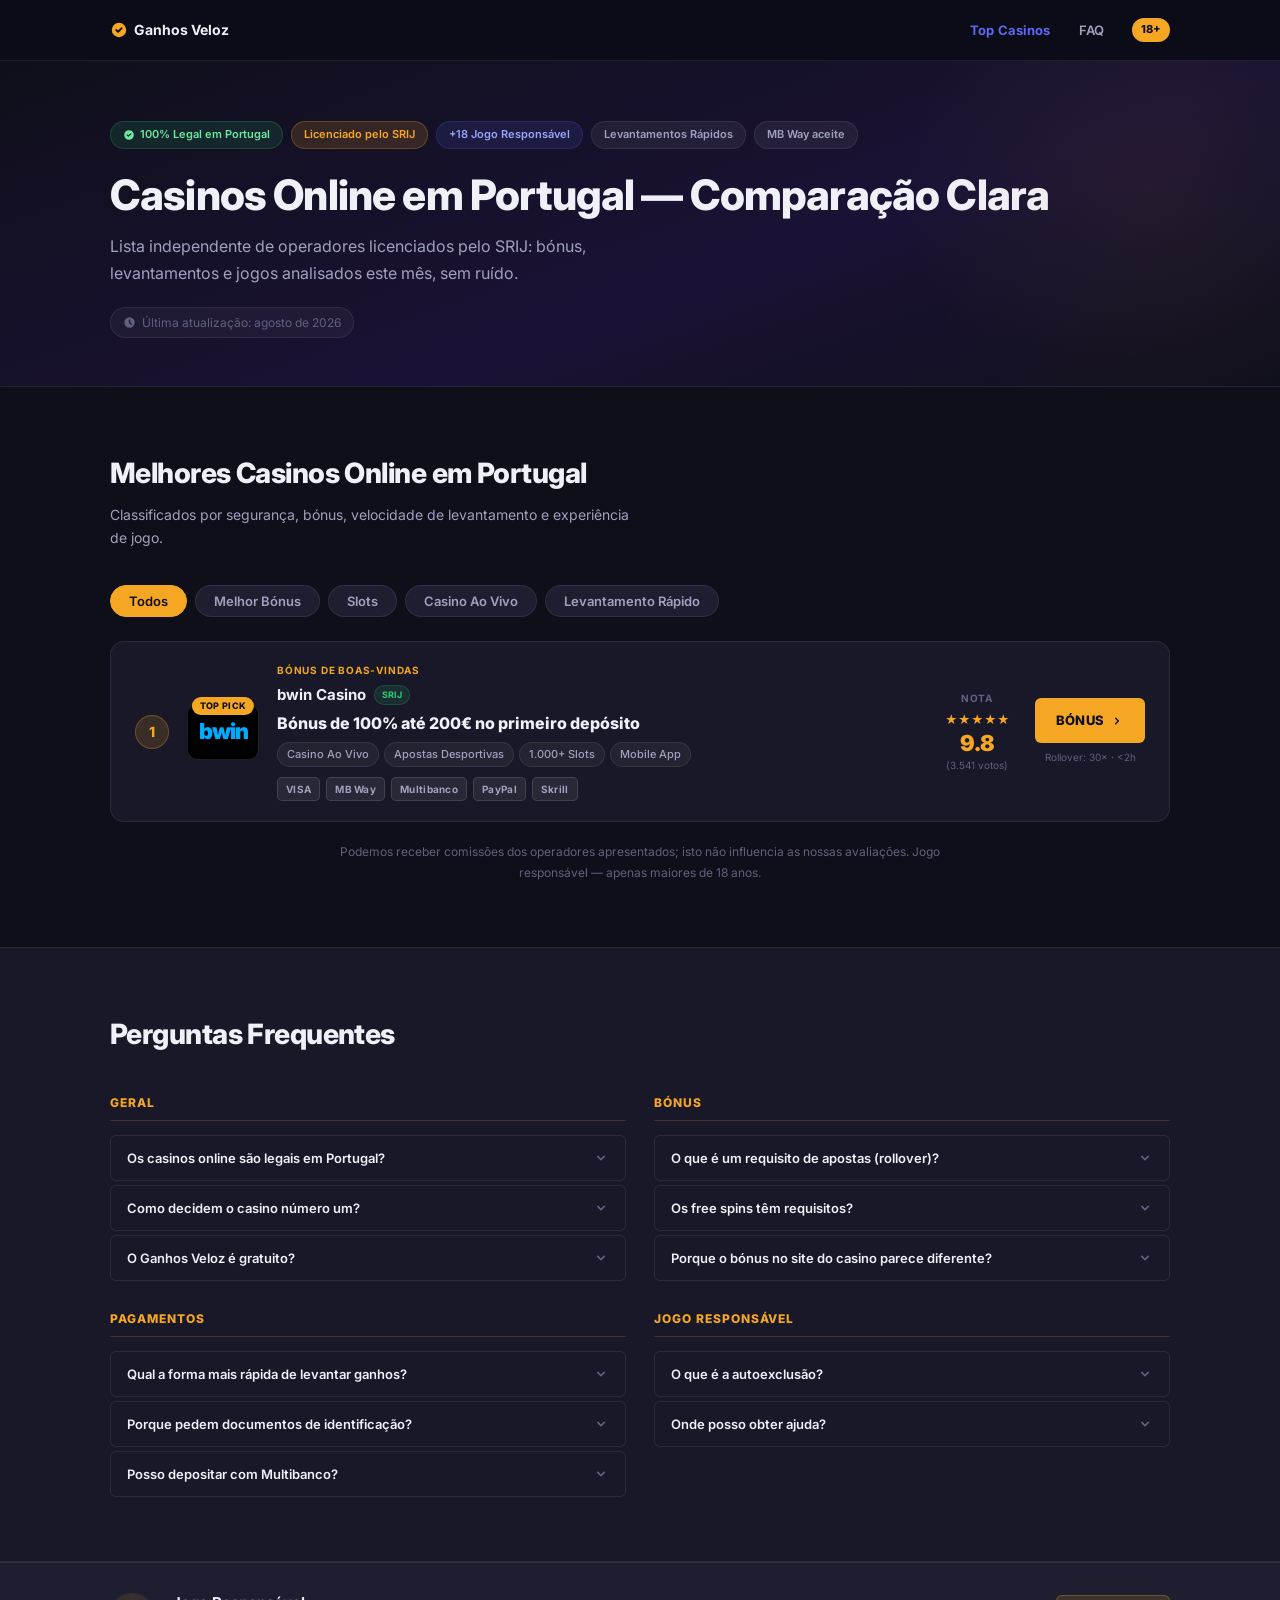
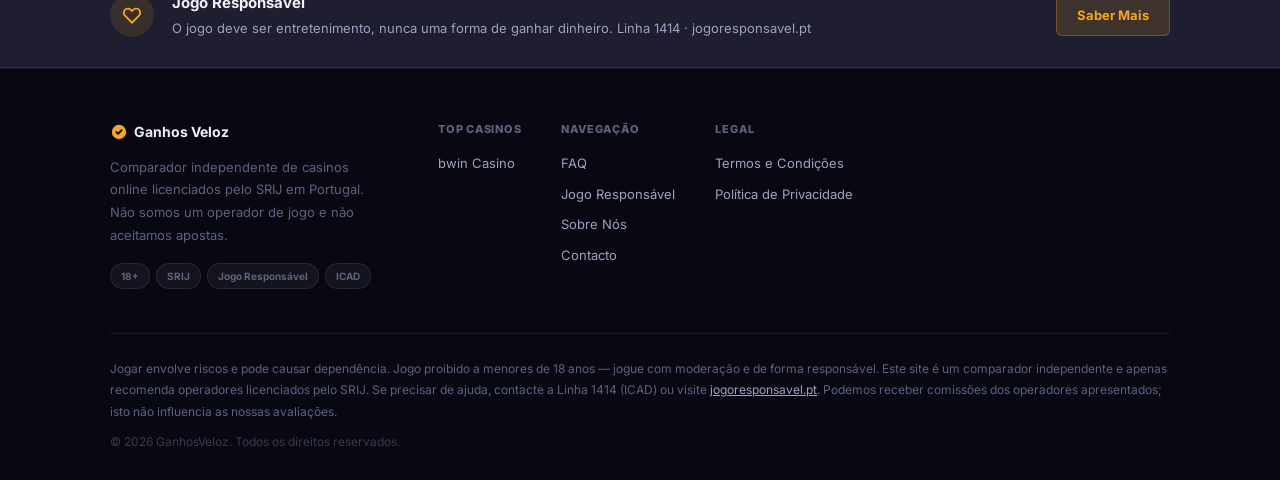
==== index.html @ d314f1c2 "first commit" ====
<!DOCTYPE html>
<html lang="pt-PT">
<head>
  <meta charset="UTF-8" />
  <meta name="viewport" content="width=device-width, initial-scale=1.0" />
  <title>Ganhos Veloz — Melhores Casinos Online em Portugal</title>
  <meta name="description" content="Comparador independente de casinos online licenciados pelo SRIJ. Bónus, levantamentos e jogos analisados este mês." />
  <link rel="stylesheet" href="styles.css" />
  <link rel="preconnect" href="https://fonts.googleapis.com" />
  <link rel="preconnect" href="https://fonts.gstatic.com" crossorigin />
  <link href="https://fonts.googleapis.com/css2?family=Inter:wght@400;500;600;700;800;900&display=swap" rel="stylesheet" />
</head>
<body>

  <!-- HEADER -->
  <header class="header" id="header">
    <div class="container">
      <div class="header-inner">
        <a href="index.html" class="logo logo-check">
          <svg viewBox="0 0 20 20" fill="currentColor"><path fill-rule="evenodd" d="M10 18a8 8 0 100-16 8 8 0 000 16zm3.707-9.293a1 1 0 00-1.414-1.414L9 10.586 7.707 9.293a1 1 0 00-1.414 1.414l2 2a1 1 0 001.414 0l4-4z" clip-rule="evenodd"/></svg>
          Ganhos Veloz
        </a>
        <nav class="nav" id="nav">
          <a href="#top-casinos">Top Casinos</a>
          <a href="#faq">FAQ</a>
          <span class="nav-badge">18+</span>
        </nav>
        <button class="hamburger" id="hamburger" aria-label="Menu" aria-expanded="false">
          <span></span><span></span><span></span>
        </button>
      </div>
    </div>
  </header>

  <!-- HERO -->
  <section class="hero">
    <div class="container">
      <div class="hero-badges">
        <span class="badge badge-green">
          <svg viewBox="0 0 20 20" fill="currentColor"><path fill-rule="evenodd" d="M10 18a8 8 0 100-16 8 8 0 000 16zm3.707-9.293a1 1 0 00-1.414-1.414L9 10.586 7.707 9.293a1 1 0 00-1.414 1.414l2 2a1 1 0 001.414 0l4-4z" clip-rule="evenodd"/></svg>
          100% Legal em Portugal
        </span>
        <span class="badge badge-orange">Licenciado pelo SRIJ</span>
        <span class="badge badge-blue">+18 Jogo Responsável</span>
        <span class="badge badge-gray">Levantamentos Rápidos</span>
        <span class="badge badge-gray">MB Way aceite</span>
      </div>
      <h1 class="hero-title">Casinos Online em Portugal — Comparação Clara</h1>
      <p class="hero-sub">Lista independente de operadores licenciados pelo SRIJ: bónus, levantamentos e jogos analisados este mês, sem ruído.</p>
      <div class="update-tag">
        <svg viewBox="0 0 20 20" fill="currentColor"><path fill-rule="evenodd" d="M10 18a8 8 0 100-16 8 8 0 000 16zm1-12a1 1 0 10-2 0v4a1 1 0 00.293.707l2.828 2.829a1 1 0 101.415-1.415L11 9.586V6z" clip-rule="evenodd"/></svg>
        Última atualização: agosto de 2026
      </div>
    </div>
  </section>

  <!-- TOP CASINOS -->
  <section class="section" id="top-casinos">
    <div class="container">
      <div class="section-header">
        <h2 class="section-title">Melhores Casinos Online em Portugal</h2>
        <p class="section-sub">Classificados por segurança, bónus, velocidade de levantamento e experiência de jogo.</p>
      </div>

      <div class="filter-bar">
        <button class="filter-btn active" data-filter="all">Todos</button>
        <button class="filter-btn" data-filter="bonus">Melhor Bónus</button>
        <button class="filter-btn" data-filter="slots">Slots</button>
        <button class="filter-btn" data-filter="live">Casino Ao Vivo</button>
        <button class="filter-btn" data-filter="fast">Levantamento Rápido</button>
      </div>

      <div class="casino-list" id="casino-list">

        <!-- bwin -->
        <article class="casino-card" data-tags="bonus slots live fast">
          <div class="casino-rank rank-1">1</div>
          <div class="casino-logo-wrap">
            <div class="casino-logo" style="background:#000; display:flex; align-items:center; justify-content:center;">
              <span style="font-size:22px; font-weight:900; color:#00aaff; letter-spacing:-1px;">bwin</span>
            </div>
            <span class="top-pick-badge">TOP PICK</span>
          </div>
          <div class="casino-info">
            <div class="bonus-label">Bónus de Boas-Vindas</div>
            <h3 class="casino-name">bwin Casino <span class="srij-tag">SRIJ</span></h3>
            <div class="casino-bonus-text">Bónus de 100% até 200€ no primeiro depósito</div>
            <div class="casino-feature-tags">
              <span class="feat-tag">Casino Ao Vivo</span>
              <span class="feat-tag">Apostas Desportivas</span>
              <span class="feat-tag">1.000+ Slots</span>
              <span class="feat-tag">Mobile App</span>
            </div>
            <div class="payment-icons">
              <span class="pay-icon">VISA</span>
              <span class="pay-icon">MB Way</span>
              <span class="pay-icon">Multibanco</span>
              <span class="pay-icon">PayPal</span>
              <span class="pay-icon">Skrill</span>
            </div>
          </div>
          <div class="casino-rating-col">
            <div class="rating-label">Nota</div>
            <div class="rating-stars">★★★★★</div>
            <div class="rating-num">9.8</div>
            <div class="rating-votes">(3.541 votos)</div>
          </div>
          <div class="casino-cta-col">
            <a href="#" class="btn-bonus" onclick="return false;">
              BÓNUS
              <svg viewBox="0 0 20 20" fill="currentColor"><path fill-rule="evenodd" d="M7.293 14.707a1 1 0 010-1.414L10.586 10 7.293 6.707a1 1 0 011.414-1.414l4 4a1 1 0 010 1.414l-4 4a1 1 0 01-1.414 0z" clip-rule="evenodd"/></svg>
            </a>
            <div class="withdrawal-note">Rollover: 30× · &lt;2h</div>
          </div>
        </article>

      </div><!-- /.casino-list -->
      <p class="disclaimer-inline">Podemos receber comissões dos operadores apresentados; isto não influencia as nossas avaliações. Jogo responsável — apenas maiores de 18 anos.</p>
    </div>
  </section>

  <!-- FAQ -->
  <section class="section section-alt" id="faq">
    <div class="container">
      <div class="section-header">
        <h2 class="section-title">Perguntas Frequentes</h2>
      </div>
      <div class="faq-categories">
        <div class="faq-category">
          <h3 class="faq-cat-title">Geral</h3>
          <div class="faq-group">
            <div class="faq-item">
              <button class="faq-q" aria-expanded="false">Os casinos online são legais em Portugal?<svg class="faq-icon" viewBox="0 0 20 20" fill="currentColor"><path fill-rule="evenodd" d="M5.293 7.293a1 1 0 011.414 0L10 10.586l3.293-3.293a1 1 0 111.414 1.414l-4 4a1 1 0 01-1.414 0l-4-4a1 1 0 010-1.414z" clip-rule="evenodd"/></svg></button>
              <div class="faq-a"><p>Sim. Desde 2015, os jogos online são regulados em Portugal pelo SRIJ. Só pode jogar legalmente em operadores com licença SRIJ válida — todos os que listamos cumprem este requisito.</p></div>
            </div>
            <div class="faq-item">
              <button class="faq-q" aria-expanded="false">Como decidem o casino número um?<svg class="faq-icon" viewBox="0 0 20 20" fill="currentColor"><path fill-rule="evenodd" d="M5.293 7.293a1 1 0 011.414 0L10 10.586l3.293-3.293a1 1 0 111.414 1.414l-4 4a1 1 0 01-1.414 0l-4-4a1 1 0 010-1.414z" clip-rule="evenodd"/></svg></button>
              <div class="faq-a"><p>Avaliamos licença SRIJ, termos do bónus, velocidade de levantamento, qualidade dos jogos, suporte ao cliente e ferramentas de jogo responsável. A posição não é vendida.</p></div>
            </div>
            <div class="faq-item">
              <button class="faq-q" aria-expanded="false">O Ganhos Veloz é gratuito?<svg class="faq-icon" viewBox="0 0 20 20" fill="currentColor"><path fill-rule="evenodd" d="M5.293 7.293a1 1 0 011.414 0L10 10.586l3.293-3.293a1 1 0 111.414 1.414l-4 4a1 1 0 01-1.414 0l-4-4a1 1 0 010-1.414z" clip-rule="evenodd"/></svg></button>
              <div class="faq-a"><p>Sim, totalmente gratuito. Financiamo-nos através de comissões pagas pelos operadores quando se regista através dos nossos links. Isso não influencia as classificações.</p></div>
            </div>
          </div>
        </div>
        <div class="faq-category">
          <h3 class="faq-cat-title">Bónus</h3>
          <div class="faq-group">
            <div class="faq-item">
              <button class="faq-q" aria-expanded="false">O que é um requisito de apostas (rollover)?<svg class="faq-icon" viewBox="0 0 20 20" fill="currentColor"><path fill-rule="evenodd" d="M5.293 7.293a1 1 0 011.414 0L10 10.586l3.293-3.293a1 1 0 111.414 1.414l-4 4a1 1 0 01-1.414 0l-4-4a1 1 0 010-1.414z" clip-rule="evenodd"/></svg></button>
              <div class="faq-a"><p>É o número de vezes que tem de apostar o valor do bónus antes de poder levantá-lo. Rollover 30× significa que com bónus de 100€ precisa apostar 3.000€. Quanto mais baixo, melhor.</p></div>
            </div>
            <div class="faq-item">
              <button class="faq-q" aria-expanded="false">Os free spins têm requisitos?<svg class="faq-icon" viewBox="0 0 20 20" fill="currentColor"><path fill-rule="evenodd" d="M5.293 7.293a1 1 0 011.414 0L10 10.586l3.293-3.293a1 1 0 111.414 1.414l-4 4a1 1 0 01-1.414 0l-4-4a1 1 0 010-1.414z" clip-rule="evenodd"/></svg></button>
              <div class="faq-a"><p>Quase sempre sim. Os ganhos dos free spins ficam sujeitos ao requisito de apostas. Leia sempre os termos completos no site do operador antes de depositar.</p></div>
            </div>
            <div class="faq-item">
              <button class="faq-q" aria-expanded="false">Porque o bónus no site do casino parece diferente?<svg class="faq-icon" viewBox="0 0 20 20" fill="currentColor"><path fill-rule="evenodd" d="M5.293 7.293a1 1 0 011.414 0L10 10.586l3.293-3.293a1 1 0 111.414 1.414l-4 4a1 1 0 01-1.414 0l-4-4a1 1 0 010-1.414z" clip-rule="evenodd"/></svg></button>
              <div class="faq-a"><p>As promoções mudam com frequência. Atualizamos mensalmente, mas os termos no site do operador prevalecem sempre. Leia-os antes de depositar.</p></div>
            </div>
          </div>
        </div>
        <div class="faq-category">
          <h3 class="faq-cat-title">Pagamentos</h3>
          <div class="faq-group">
            <div class="faq-item">
              <button class="faq-q" aria-expanded="false">Qual a forma mais rápida de levantar ganhos?<svg class="faq-icon" viewBox="0 0 20 20" fill="currentColor"><path fill-rule="evenodd" d="M5.293 7.293a1 1 0 011.414 0L10 10.586l3.293-3.293a1 1 0 111.414 1.414l-4 4a1 1 0 01-1.414 0l-4-4a1 1 0 010-1.414z" clip-rule="evenodd"/></svg></button>
              <div class="faq-a"><p>MB Way é geralmente o método mais rápido em Portugal, com levantamentos em menos de 2 horas. E-wallets como Skrill e Neteller também são rápidas. Transferência bancária pode demorar 1-3 dias úteis.</p></div>
            </div>
            <div class="faq-item">
              <button class="faq-q" aria-expanded="false">Porque pedem documentos de identificação?<svg class="faq-icon" viewBox="0 0 20 20" fill="currentColor"><path fill-rule="evenodd" d="M5.293 7.293a1 1 0 011.414 0L10 10.586l3.293-3.293a1 1 0 111.414 1.414l-4 4a1 1 0 01-1.414 0l-4-4a1 1 0 010-1.414z" clip-rule="evenodd"/></svg></button>
              <div class="faq-a"><p>É uma exigência legal (KYC). Os operadores licenciados pelo SRIJ são obrigados a verificar a identidade para prevenir fraude e jogo de menores.</p></div>
            </div>
            <div class="faq-item">
              <button class="faq-q" aria-expanded="false">Posso depositar com Multibanco?<svg class="faq-icon" viewBox="0 0 20 20" fill="currentColor"><path fill-rule="evenodd" d="M5.293 7.293a1 1 0 011.414 0L10 10.586l3.293-3.293a1 1 0 111.414 1.414l-4 4a1 1 0 01-1.414 0l-4-4a1 1 0 010-1.414z" clip-rule="evenodd"/></svg></button>
              <div class="faq-a"><p>Sim, a maioria dos casinos listados aceita Multibanco para depósitos. Para levantamentos, use MB Way ou e-wallet pois é mais rápido.</p></div>
            </div>
          </div>
        </div>
        <div class="faq-category">
          <h3 class="faq-cat-title">Jogo Responsável</h3>
          <div class="faq-group">
            <div class="faq-item">
              <button class="faq-q" aria-expanded="false">O que é a autoexclusão?<svg class="faq-icon" viewBox="0 0 20 20" fill="currentColor"><path fill-rule="evenodd" d="M5.293 7.293a1 1 0 011.414 0L10 10.586l3.293-3.293a1 1 0 111.414 1.414l-4 4a1 1 0 01-1.414 0l-4-4a1 1 0 010-1.414z" clip-rule="evenodd"/></svg></button>
              <div class="faq-a"><p>A autoexclusão permite bloquear o acesso à sua conta por um período definido ou permanentemente. Em Portugal, pode excluir-se de todos os operadores SRIJ de uma vez através do regulador.</p></div>
            </div>
            <div class="faq-item">
              <button class="faq-q" aria-expanded="false">Onde posso obter ajuda?<svg class="faq-icon" viewBox="0 0 20 20" fill="currentColor"><path fill-rule="evenodd" d="M5.293 7.293a1 1 0 011.414 0L10 10.586l3.293-3.293a1 1 0 111.414 1.414l-4 4a1 1 0 01-1.414 0l-4-4a1 1 0 010-1.414z" clip-rule="evenodd"/></svg></button>
              <div class="faq-a"><p>Contacte a <strong>Linha 1414</strong> (ICAD) ou visite <a href="https://www.jogoresponsavel.pt" target="_blank" rel="noopener">jogoresponsavel.pt</a>. O serviço é gratuito e confidencial.</p></div>
            </div>
          </div>
        </div>
      </div>
    </div>
  </section>

  <!-- RG BANNER -->
  <div class="rg-banner">
    <div class="container">
      <div class="rg-inner">
        <div class="rg-icon">
          <svg viewBox="0 0 24 24" fill="none" stroke="currentColor" stroke-width="2"><path d="M4.318 6.318a4.5 4.5 0 000 6.364L12 20.364l7.682-7.682a4.5 4.5 0 00-6.364-6.364L12 7.636l-1.318-1.318a4.5 4.5 0 00-6.364 0z"/></svg>
        </div>
        <div class="rg-text">
          <strong>Jogo Responsável</strong>
          <p>O jogo deve ser entretenimento, nunca uma forma de ganhar dinheiro. Linha 1414 · jogoresponsavel.pt</p>
        </div>
        <a href="safer-gambling.html" class="rg-link">Saber Mais</a>
      </div>
    </div>
  </div>

  <!-- FOOTER -->
  <footer class="footer">
    <div class="container">
      <div class="footer-top">
        <div class="footer-brand">
          <a href="index.html" class="logo logo-check">
            <svg viewBox="0 0 20 20" fill="currentColor"><path fill-rule="evenodd" d="M10 18a8 8 0 100-16 8 8 0 000 16zm3.707-9.293a1 1 0 00-1.414-1.414L9 10.586 7.707 9.293a1 1 0 00-1.414 1.414l2 2a1 1 0 001.414 0l4-4z" clip-rule="evenodd"/></svg>
            Ganhos Veloz
          </a>
          <p class="footer-desc">Comparador independente de casinos online licenciados pelo SRIJ em Portugal. Não somos um operador de jogo e não aceitamos apostas.</p>
          <div class="footer-badges">
            <span class="footer-badge">18+</span>
            <span class="footer-badge">SRIJ</span>
            <span class="footer-badge">Jogo Responsável</span>
            <span class="footer-badge">ICAD</span>
          </div>
        </div>
        <div class="footer-links">
          <div class="footer-col">
            <h4>Top Casinos</h4>
            <a href="#top-casinos">bwin Casino</a>
          </div>
          <div class="footer-col">
            <h4>Navegação</h4>
            <a href="#faq">FAQ</a>
            <a href="safer-gambling.html">Jogo Responsável</a>
            <a href="about-us.html">Sobre Nós</a>
            <a href="contact-us.html">Contacto</a>
          </div>
          <div class="footer-col">
            <h4>Legal</h4>
            <a href="terms-and-conditions.html">Termos e Condições</a>
            <a href="privacy-policy.html">Política de Privacidade</a>
          </div>
        </div>
      </div>
      <div class="footer-bottom">
        <p class="footer-legal">
          Jogar envolve riscos e pode causar dependência. Jogo proibido a menores de 18 anos — jogue com moderação e de forma responsável.
          Este site é um comparador independente e apenas recomenda operadores licenciados pelo SRIJ.
          Se precisar de ajuda, contacte a Linha 1414 (ICAD) ou visite <a href="https://www.jogoresponsavel.pt" target="_blank" rel="noopener">jogoresponsavel.pt</a>.
          Podemos receber comissões dos operadores apresentados; isto não influencia as nossas avaliações.
        </p>
        <p class="footer-copy">© 2026 GanhosVeloz. Todos os direitos reservados.</p>
      </div>
    </div>
  </footer>

  <script src="script.js"></script>
</body>
</html>
---- styles.css ----
/* ============================================================
   GANHOS VELOZ — Dark Theme Stylesheet
   ============================================================ */

:root {
  --bg:          #0f0f1a;
  --bg-card:     #181828;
  --bg-card2:    #1e1e30;
  --bg-nav:      #13131f;
  --border:      rgba(255,255,255,.08);
  --border-mid:  rgba(255,255,255,.12);
  --text:        #f0f0f8;
  --text-sec:    #a0a0c0;
  --text-muted:  #606080;
  --orange:      #f5a623;
  --orange-dark: #d4891a;
  --orange-glow: rgba(245,166,35,.15);
  --green:       #2ecc71;
  --green-light: rgba(46,204,113,.12);
  --primary:     #5b6af0;
  --radius:      10px;
  --radius-sm:   6px;
  --radius-lg:   14px;
  --shadow:      0 4px 20px rgba(0,0,0,.4);
  --shadow-lg:   0 8px 40px rgba(0,0,0,.5);
  --transition:  0.2s ease;
}

*, *::before, *::after { box-sizing: border-box; margin: 0; padding: 0; }
html { scroll-behavior: smooth; }
body {
  font-family: 'Inter', -apple-system, BlinkMacSystemFont, 'Segoe UI', sans-serif;
  font-size: 15px;
  line-height: 1.6;
  color: var(--text);
  background: var(--bg);
  -webkit-font-smoothing: antialiased;
}
a { color: inherit; text-decoration: none; }
img { display: block; max-width: 100%; }

.container {
  max-width: 1100px;
  margin: 0 auto;
  padding: 0 20px;
}

/* ============================================================
   HEADER
   ============================================================ */
.header {
  position: sticky;
  top: 0;
  z-index: 100;
  background: rgba(13,13,25,.95);
  backdrop-filter: blur(16px);
  border-bottom: 1px solid var(--border);
}
.header-inner {
  display: flex;
  align-items: center;
  justify-content: space-between;
  height: 60px;
  gap: 24px;
}

/* Logo */
.logo {
  display: flex;
  align-items: center;
  gap: 9px;
  font-weight: 700;
  font-size: 17px;
  color: var(--text);
  flex-shrink: 0;
}
.logo-icon {
  width: 30px;
  height: 30px;
  background: var(--orange);
  border-radius: 8px;
  display: flex;
  align-items: center;
  justify-content: center;
  font-size: 15px;
  font-weight: 800;
  color: #0f0f1a;
}
.logo-check {
  display: flex;
  align-items: center;
  gap: 6px;
  font-size: 14px;
  font-weight: 700;
  color: var(--text);
}
.logo-check svg { color: var(--orange); width: 18px; height: 18px; }

/* Nav */
.nav {
  display: flex;
  align-items: center;
  gap: 28px;
}
.nav a {
  font-size: 13px;
  font-weight: 600;
  color: var(--text-sec);
  transition: color var(--transition);
  letter-spacing: .01em;
}
.nav a:hover { color: var(--text); }
.nav-badge {
  background: var(--orange);
  color: #0f0f1a;
  font-size: 11px;
  font-weight: 800;
  padding: 3px 9px;
  border-radius: 99px;
}
.hamburger {
  display: none;
  flex-direction: column;
  gap: 5px;
  background: none;
  border: none;
  cursor: pointer;
  padding: 4px;
}
.hamburger span {
  display: block;
  width: 22px;
  height: 2px;
  background: var(--text-sec);
  border-radius: 2px;
  transition: var(--transition);
}

/* ============================================================
   HERO
   ============================================================ */
.hero {
  background: linear-gradient(160deg, #0f0f1a 0%, #1a1235 60%, #0f0f1a 100%);
  padding: 60px 0 48px;
  position: relative;
  overflow: hidden;
  border-bottom: 1px solid var(--border);
}
.hero::before {
  content: '';
  position: absolute;
  top: -120px; right: -120px;
  width: 500px; height: 500px;
  background: radial-gradient(circle, rgba(245,166,35,.06) 0%, transparent 70%);
  pointer-events: none;
}

.hero-badges {
  display: flex;
  flex-wrap: wrap;
  gap: 8px;
  margin-bottom: 22px;
}
.badge {
  display: inline-flex;
  align-items: center;
  gap: 5px;
  font-size: 11px;
  font-weight: 600;
  padding: 4px 12px;
  border-radius: 99px;
}
.badge svg { width: 12px; height: 12px; }
.badge-green  { background: rgba(46,204,113,.12); color: #6ee7a0; border: 1px solid rgba(46,204,113,.2); }
.badge-orange { background: var(--orange-glow); color: var(--orange); border: 1px solid rgba(245,166,35,.25); }
.badge-blue   { background: rgba(91,106,240,.12); color: #9aa4f8; border: 1px solid rgba(91,106,240,.2); }
.badge-gray   { background: rgba(255,255,255,.06); color: var(--text-sec); border: 1px solid var(--border); }

.hero-title {
  font-size: clamp(26px, 4.5vw, 42px);
  font-weight: 800;
  line-height: 1.15;
  margin-bottom: 14px;
  letter-spacing: -.02em;
  color: var(--text);
}
.hero-sub {
  font-size: 16px;
  color: var(--text-sec);
  max-width: 540px;
  margin-bottom: 20px;
  line-height: 1.7;
}
.update-tag {
  display: inline-flex;
  align-items: center;
  gap: 6px;
  font-size: 12px;
  color: var(--text-muted);
  background: rgba(255,255,255,.04);
  padding: 5px 12px;
  border-radius: 99px;
  border: 1px solid var(--border);
}
.update-tag svg { width: 13px; height: 13px; }

/* ============================================================
   SECTIONS
   ============================================================ */
.section { padding: 64px 0; }
.section-alt { background: var(--bg-card); border-top: 1px solid var(--border); border-bottom: 1px solid var(--border); }

.section-header {
  margin-bottom: 36px;
}
.section-title {
  font-size: clamp(20px, 3vw, 28px);
  font-weight: 800;
  letter-spacing: -.02em;
  color: var(--text);
  margin-bottom: 8px;
}
.section-sub {
  font-size: 14px;
  color: var(--text-sec);
  max-width: 520px;
}

/* ============================================================
   FILTER BAR
   ============================================================ */
.filter-bar {
  display: flex;
  flex-wrap: wrap;
  gap: 8px;
  margin-bottom: 24px;
}
.filter-btn {
  background: var(--bg-card2);
  border: 1px solid var(--border);
  border-radius: 99px;
  padding: 7px 18px;
  font-size: 13px;
  font-weight: 600;
  color: var(--text-sec);
  cursor: pointer;
  transition: all var(--transition);
  font-family: inherit;
}
.filter-btn:hover { border-color: var(--orange); color: var(--orange); }
.filter-btn.active { background: var(--orange); border-color: var(--orange); color: #0f0f1a; }

/* ============================================================
   CASINO CARDS
   ============================================================ */
.casino-list {
  display: flex;
  flex-direction: column;
  gap: 14px;
}

.casino-card {
  background: var(--bg-card);
  border: 1px solid var(--border);
  border-radius: var(--radius-lg);
  padding: 20px 24px;
  display: flex;
  align-items: center;
  gap: 18px;
  transition: border-color var(--transition), box-shadow var(--transition), transform var(--transition);
  position: relative;
}
.casino-card:hover {
  border-color: var(--orange);
  box-shadow: 0 0 0 1px var(--orange), var(--shadow);
  transform: translateY(-1px);
}

/* Rank */
.casino-rank {
  width: 34px;
  height: 34px;
  border-radius: 50%;
  display: flex;
  align-items: center;
  justify-content: center;
  font-weight: 800;
  font-size: 14px;
  flex-shrink: 0;
}
.rank-1 { background: var(--orange-glow); color: var(--orange); border: 1px solid rgba(245,166,35,.3); }
.rank-2 { background: rgba(255,255,255,.06); color: #c0c0d0; border: 1px solid var(--border); }
.rank-3 { background: rgba(205,127,50,.12); color: #cd7f32; border: 1px solid rgba(205,127,50,.25); }
.rank-n { background: rgba(255,255,255,.04); color: var(--text-muted); border: 1px solid var(--border); }

/* Logo */
.casino-logo-wrap { position: relative; flex-shrink: 0; }
.casino-logo {
  width: 72px;
  height: 56px;
  border-radius: var(--radius);
  display: flex;
  align-items: center;
  justify-content: center;
  border: 1px solid var(--border-mid);
  overflow: hidden;
}
.casino-logo-letter {
  font-size: 22px;
  font-weight: 900;
  letter-spacing: -1px;
}
.top-pick-badge {
  position: absolute;
  top: -7px; left: 50%;
  transform: translateX(-50%);
  background: var(--orange);
  color: #0f0f1a;
  font-size: 9px;
  font-weight: 800;
  padding: 2px 8px;
  border-radius: 99px;
  white-space: nowrap;
  letter-spacing: .03em;
}

/* Info */
.casino-info { flex: 1; min-width: 0; }
.bonus-label {
  font-size: 10px;
  font-weight: 700;
  text-transform: uppercase;
  letter-spacing: .08em;
  color: var(--orange);
  margin-bottom: 5px;
}
.casino-name {
  font-size: 15px;
  font-weight: 700;
  color: var(--text);
  margin-bottom: 6px;
  display: flex;
  align-items: center;
  gap: 8px;
  flex-wrap: wrap;
}
.srij-tag {
  font-size: 9px;
  font-weight: 700;
  background: var(--green-light);
  color: var(--green);
  padding: 2px 7px;
  border-radius: 99px;
  border: 1px solid rgba(46,204,113,.2);
}
.casino-bonus-text {
  font-size: 16px;
  font-weight: 800;
  color: var(--text);
  margin-bottom: 8px;
  line-height: 1.3;
}
.casino-feature-tags {
  display: flex;
  flex-wrap: wrap;
  gap: 5px;
  margin-bottom: 10px;
}
.feat-tag {
  font-size: 11px;
  font-weight: 500;
  background: rgba(255,255,255,.05);
  color: var(--text-sec);
  padding: 3px 9px;
  border-radius: 99px;
  border: 1px solid var(--border);
}
.payment-icons {
  display: flex;
  align-items: center;
  gap: 6px;
  flex-wrap: wrap;
}
.pay-icon {
  background: rgba(255,255,255,.07);
  border: 1px solid var(--border-mid);
  border-radius: 5px;
  padding: 3px 8px;
  font-size: 10px;
  font-weight: 700;
  color: var(--text-sec);
  letter-spacing: .03em;
}

/* Rating */
.casino-rating-col {
  text-align: center;
  flex-shrink: 0;
  min-width: 80px;
}
.rating-label {
  font-size: 10px;
  font-weight: 700;
  text-transform: uppercase;
  letter-spacing: .08em;
  color: var(--text-muted);
  margin-bottom: 4px;
}
.rating-stars { color: var(--orange); font-size: 12px; margin-bottom: 3px; }
.rating-num {
  font-size: 22px;
  font-weight: 900;
  color: var(--orange);
  line-height: 1;
}
.rating-votes {
  font-size: 10px;
  color: var(--text-muted);
  margin-top: 3px;
}

/* CTA */
.casino-cta-col {
  flex-shrink: 0;
  min-width: 110px;
  text-align: center;
}
.btn-bonus {
  display: flex;
  align-items: center;
  justify-content: center;
  gap: 6px;
  background: var(--orange);
  color: #0f0f1a;
  font-size: 13px;
  font-weight: 800;
  padding: 12px 20px;
  border-radius: var(--radius-sm);
  transition: background var(--transition), transform var(--transition);
  white-space: nowrap;
  letter-spacing: .02em;
}
.btn-bonus:hover { background: var(--orange-dark); transform: translateY(-1px); }
.btn-bonus svg { width: 14px; height: 14px; }
.withdrawal-note {
  font-size: 10px;
  color: var(--text-muted);
  margin-top: 6px;
}

.casino-card.hidden { display: none; }

.disclaimer-inline {
  font-size: 12px;
  color: var(--text-muted);
  text-align: center;
  margin-top: 20px;
  max-width: 600px;
  margin-left: auto;
  margin-right: auto;
  line-height: 1.7;
}

/* ============================================================
   COMPARISON TABLE
   ============================================================ */
.table-wrap {
  overflow-x: auto;
  border-radius: var(--radius-lg);
  border: 1px solid var(--border);
}
.comparison-table {
  width: 100%;
  border-collapse: collapse;
  background: var(--bg-card);
}
.comparison-table th {
  background: var(--bg-card2);
  font-size: 11px;
  font-weight: 700;
  text-transform: uppercase;
  letter-spacing: .06em;
  color: var(--text-muted);
  padding: 14px 16px;
  text-align: left;
  border-bottom: 1px solid var(--border);
}
.comparison-table td {
  padding: 14px 16px;
  font-size: 14px;
  border-bottom: 1px solid var(--border);
  vertical-align: middle;
  color: var(--text);
}
.comparison-table tr:last-child td { border-bottom: none; }
.comparison-table tr:hover td { background: rgba(255,255,255,.02); }
.top-row td { background: var(--orange-glow); }

.tag-green { background: var(--green-light); color: var(--green); font-size: 11px; font-weight: 700; padding: 3px 9px; border-radius: 99px; display: inline-block; }
.tag-yellow { background: rgba(245,166,35,.12); color: var(--orange); font-size: 11px; font-weight: 700; padding: 3px 9px; border-radius: 99px; display: inline-block; }
.check { color: var(--green); font-size: 16px; font-weight: 700; }
.stars-sm { color: var(--orange); font-weight: 700; font-size: 13px; }

/* ============================================================
   CRITERIA GRID
   ============================================================ */
.criteria-grid {
  display: grid;
  grid-template-columns: repeat(3, 1fr);
  gap: 16px;
}
.criteria-card {
  background: var(--bg-card);
  border: 1px solid var(--border);
  border-radius: var(--radius-lg);
  padding: 24px 20px;
  transition: border-color var(--transition), transform var(--transition);
}
.criteria-card:hover { border-color: var(--orange); transform: translateY(-2px); }
.criteria-icon {
  width: 42px;
  height: 42px;
  border-radius: var(--radius-sm);
  display: flex;
  align-items: center;
  justify-content: center;
  margin-bottom: 14px;
}
.criteria-icon svg { width: 22px; height: 22px; }
.criteria-card h3 { font-size: 15px; font-weight: 700; margin-bottom: 7px; color: var(--text); }
.criteria-card p { font-size: 13px; color: var(--text-sec); line-height: 1.65; }

/* ============================================================
   FAQ
   ============================================================ */
.faq-categories {
  display: grid;
  grid-template-columns: 1fr 1fr;
  gap: 28px;
}
.faq-cat-title {
  font-size: 12px;
  font-weight: 800;
  text-transform: uppercase;
  letter-spacing: .08em;
  color: var(--orange);
  margin-bottom: 14px;
  padding-bottom: 8px;
  border-bottom: 1px solid rgba(245,166,35,.2);
}
.faq-group { display: flex; flex-direction: column; gap: 4px; }
.faq-item {
  border: 1px solid var(--border);
  border-radius: var(--radius-sm);
  background: var(--bg-card);
  overflow: hidden;
}
.faq-q {
  width: 100%;
  display: flex;
  align-items: center;
  justify-content: space-between;
  gap: 12px;
  padding: 14px 16px;
  font-size: 13px;
  font-weight: 600;
  color: var(--text);
  background: none;
  border: none;
  cursor: pointer;
  text-align: left;
  transition: background var(--transition);
  font-family: inherit;
}
.faq-q:hover { background: rgba(255,255,255,.03); }
.faq-icon { width: 16px; height: 16px; flex-shrink: 0; color: var(--text-muted); transition: transform var(--transition); }
.faq-q[aria-expanded="true"] .faq-icon { transform: rotate(180deg); }
.faq-a { max-height: 0; overflow: hidden; transition: max-height .35s ease, padding .2s ease; padding: 0 16px; }
.faq-a.open { max-height: 300px; padding: 0 16px 14px; }
.faq-a p { font-size: 13px; color: var(--text-sec); line-height: 1.7; }
.faq-a a { color: var(--orange); text-decoration: underline; }

/* ============================================================
   RESPONSIBLE GAMBLING BANNER
   ============================================================ */
.rg-banner {
  background: var(--bg-card2);
  border-top: 1px solid var(--border);
  border-bottom: 1px solid var(--border);
  padding: 28px 0;
}
.rg-inner { display: flex; align-items: center; gap: 18px; flex-wrap: wrap; }
.rg-icon {
  width: 44px; height: 44px;
  background: rgba(245,166,35,.12);
  border-radius: 50%;
  display: flex; align-items: center; justify-content: center;
  flex-shrink: 0;
}
.rg-icon svg { width: 22px; height: 22px; color: var(--orange); }
.rg-text strong { font-size: 15px; display: block; margin-bottom: 3px; }
.rg-text p { font-size: 13px; color: var(--text-sec); }
.rg-link {
  margin-left: auto;
  flex-shrink: 0;
  background: var(--orange-glow);
  color: var(--orange);
  font-size: 13px;
  font-weight: 700;
  padding: 9px 20px;
  border-radius: var(--radius-sm);
  border: 1px solid rgba(245,166,35,.3);
  transition: background var(--transition);
}
.rg-link:hover { background: rgba(245,166,35,.2); }

/* ============================================================
   FOOTER
   ============================================================ */
.footer {
  background: #080813;
  color: var(--text-sec);
  padding: 52px 0 28px;
  border-top: 1px solid var(--border);
}
.footer-top { display: flex; gap: 48px; margin-bottom: 44px; }
.footer-brand { max-width: 280px; }
.footer-desc {
  font-size: 13px;
  color: var(--text-muted);
  margin: 12px 0 16px;
  line-height: 1.75;
}
.footer-badges { display: flex; flex-wrap: wrap; gap: 6px; }
.footer-badge {
  font-size: 10px;
  font-weight: 700;
  background: rgba(255,255,255,.05);
  color: var(--text-muted);
  padding: 4px 10px;
  border-radius: 99px;
  border: 1px solid var(--border);
}
.footer-links { flex: 1; display: flex; gap: 40px; }
.footer-col { display: flex; flex-direction: column; gap: 10px; }
.footer-col h4 {
  font-size: 11px;
  font-weight: 800;
  text-transform: uppercase;
  letter-spacing: .07em;
  color: var(--text-muted);
  margin-bottom: 4px;
}
.footer-col a { font-size: 13px; color: var(--text-sec); transition: color var(--transition); }
.footer-col a:hover { color: var(--text); }
.footer-bottom {
  border-top: 1px solid var(--border);
  padding-top: 24px;
  display: flex;
  flex-direction: column;
  gap: 10px;
}
.footer-legal { font-size: 12px; color: var(--text-muted); line-height: 1.8; }
.footer-legal a { color: var(--text-sec); text-decoration: underline; }
.footer-copy { font-size: 12px; color: #3a3a50; }

/* ============================================================
   SUB-PAGE STYLES
   ============================================================ */
.subpage-hero {
  background: var(--bg-card);
  border-bottom: 1px solid var(--border);
  padding: 48px 0 36px;
}
.subpage-hero h1 {
  font-size: clamp(22px, 3vw, 32px);
  font-weight: 800;
  letter-spacing: -.02em;
  margin-bottom: 8px;
  color: var(--text);
}
.subpage-hero p {
  font-size: 14px;
  color: var(--text-sec);
}
.breadcrumb {
  font-size: 12px;
  color: var(--text-muted);
  margin-bottom: 16px;
  display: flex;
  align-items: center;
  gap: 6px;
}
.breadcrumb a { color: var(--orange); }
.breadcrumb span { color: var(--text-muted); }

.content-block {
  background: var(--bg-card);
  border: 1px solid var(--border);
  border-radius: var(--radius-lg);
  padding: 36px 40px;
  margin-bottom: 24px;
}
.content-block h2 {
  font-size: 18px;
  font-weight: 700;
  color: var(--text);
  margin-bottom: 12px;
  padding-bottom: 10px;
  border-bottom: 1px solid var(--border);
}
.content-block h3 {
  font-size: 15px;
  font-weight: 700;
  color: var(--text);
  margin: 18px 0 8px;
}
.content-block p {
  font-size: 14px;
  color: var(--text-sec);
  line-height: 1.8;
  margin-bottom: 12px;
}
.content-block ul, .content-block ol {
  padding-left: 20px;
  display: flex;
  flex-direction: column;
  gap: 8px;
  margin-bottom: 14px;
}
.content-block li {
  font-size: 14px;
  color: var(--text-sec);
  line-height: 1.7;
}
.content-block a { color: var(--orange); text-decoration: underline; }
.content-block strong { color: var(--text); }

.info-box {
  background: var(--orange-glow);
  border: 1px solid rgba(245,166,35,.2);
  border-radius: var(--radius);
  padding: 16px 20px;
  margin-bottom: 16px;
}
.info-box p { font-size: 13px; color: var(--text); margin: 0; }

.contact-card {
  background: var(--bg-card);
  border: 1px solid var(--border);
  border-radius: var(--radius-lg);
  padding: 28px;
  display: flex;
  align-items: center;
  gap: 18px;
  margin-bottom: 16px;
}
.contact-icon {
  width: 48px; height: 48px;
  border-radius: var(--radius);
  background: var(--orange-glow);
  border: 1px solid rgba(245,166,35,.2);
  display: flex;
  align-items: center;
  justify-content: center;
  flex-shrink: 0;
}
.contact-icon svg { width: 22px; height: 22px; color: var(--orange); }
.contact-info h3 { font-size: 15px; font-weight: 700; color: var(--text); margin-bottom: 4px; }
.contact-info p { font-size: 13px; color: var(--text-sec); }
.contact-info a { color: var(--orange); }

.rg-resource {
  background: var(--bg-card);
  border: 1px solid var(--border);
  border-radius: var(--radius);
  padding: 16px 20px;
  margin-bottom: 10px;
  display: flex;
  align-items: center;
  gap: 14px;
}
.rg-resource-icon {
  width: 36px; height: 36px;
  border-radius: var(--radius-sm);
  background: rgba(91,106,240,.12);
  display: flex; align-items: center; justify-content: center;
  flex-shrink: 0;
}
.rg-resource-icon svg { width: 18px; height: 18px; color: var(--primary); }
.rg-resource strong { font-size: 14px; color: var(--text); display: block; }
.rg-resource span { font-size: 13px; color: var(--text-sec); }

/* ============================================================
   RESPONSIVE
   ============================================================ */
@media (max-width: 900px) {
  .criteria-grid { grid-template-columns: repeat(2, 1fr); }
  .faq-categories { grid-template-columns: 1fr; }
}
@media (max-width: 768px) {
  .nav { display: none; }
  .nav.open {
    display: flex;
    flex-direction: column;
    position: fixed;
    top: 60px; left: 0; right: 0;
    background: var(--bg-nav);
    padding: 24px 20px;
    border-bottom: 1px solid var(--border);
    box-shadow: var(--shadow-lg);
    gap: 20px;
    z-index: 99;
  }
  .hamburger { display: flex; }
  .footer-top { flex-direction: column; gap: 28px; }
  .footer-brand { max-width: none; }
  .footer-links { flex-wrap: wrap; gap: 28px; }
  .content-block { padding: 24px 20px; }
}
@media (max-width: 640px) {
  .casino-card { flex-wrap: wrap; gap: 14px; }
  .casino-rating-col { min-width: auto; }
  .casino-cta-col { width: 100%; min-width: auto; }
  .btn-bonus { width: 100%; padding: 14px; }
  .criteria-grid { grid-template-columns: 1fr; }
  .section { padding: 48px 0; }
}
@media (max-width: 480px) {
  .casino-card { flex-direction: column; align-items: flex-start; }
  .casino-rank { position: absolute; top: 14px; right: 14px; }
}
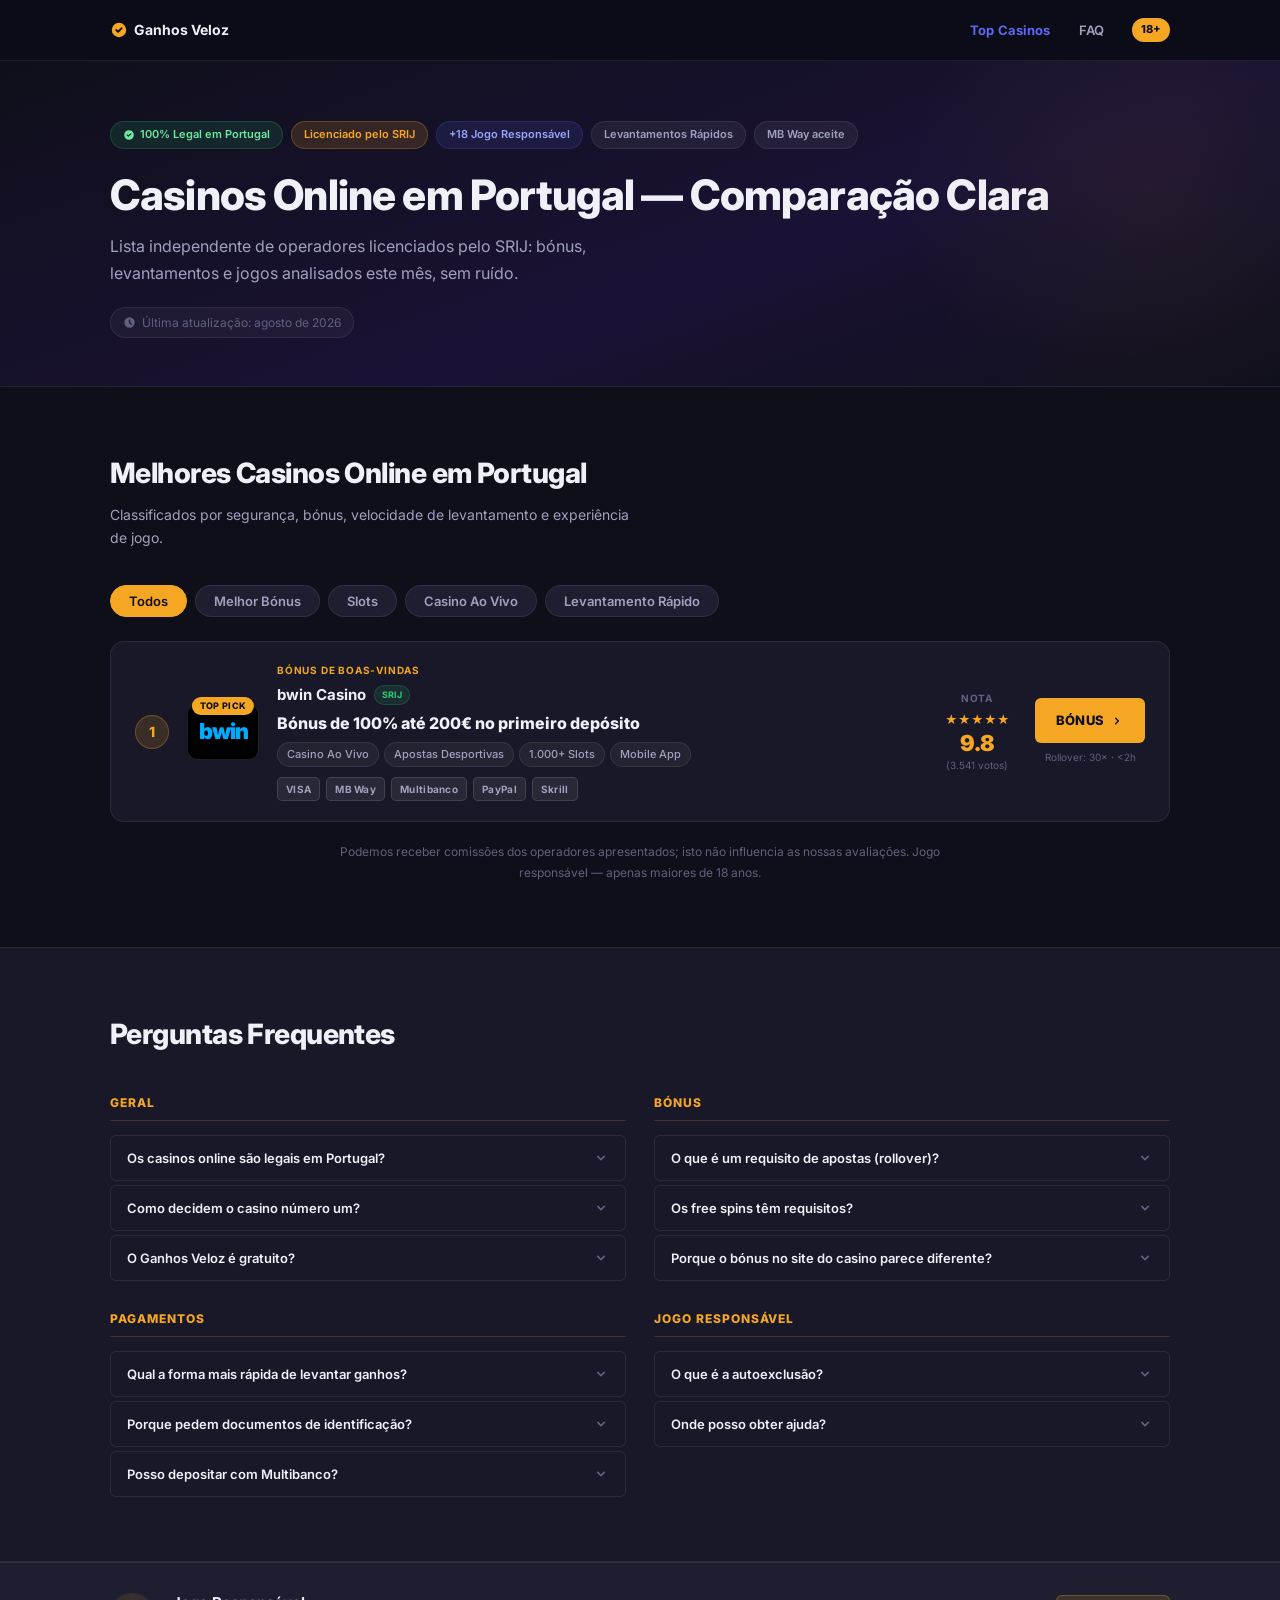
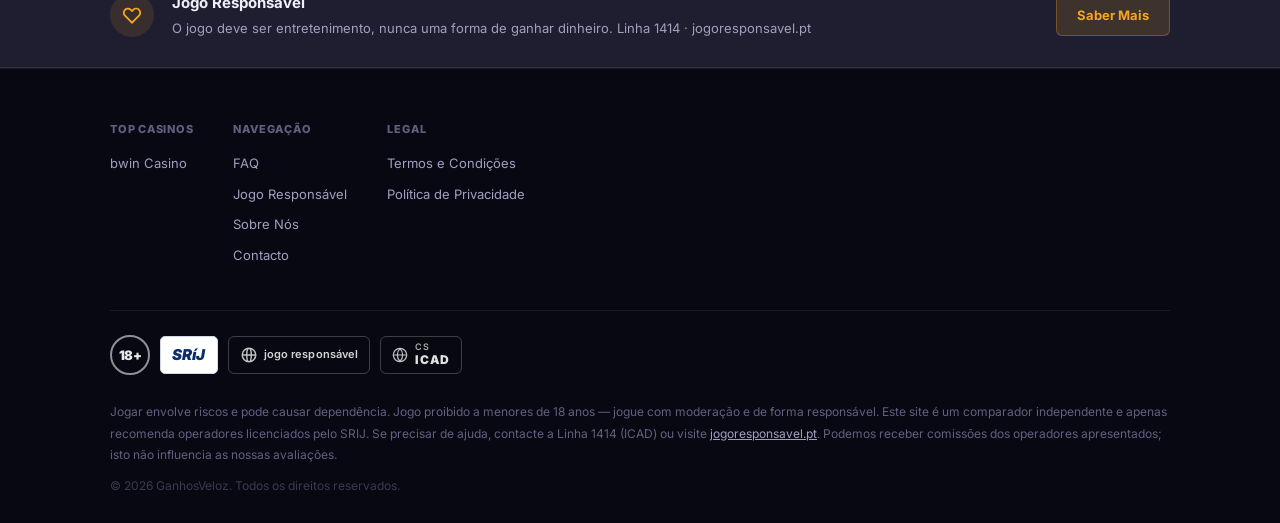
==== commit b84ded62: "update logos" ====
--- a/index.html
+++ b/index.html
@@ -214,19 +214,6 @@
   <footer class="footer">
     <div class="container">
       <div class="footer-top">
-        <div class="footer-brand">
-          <a href="index.html" class="logo logo-check">
-            <svg viewBox="0 0 20 20" fill="currentColor"><path fill-rule="evenodd" d="M10 18a8 8 0 100-16 8 8 0 000 16zm3.707-9.293a1 1 0 00-1.414-1.414L9 10.586 7.707 9.293a1 1 0 00-1.414 1.414l2 2a1 1 0 001.414 0l4-4z" clip-rule="evenodd"/></svg>
-            Ganhos Veloz
-          </a>
-          <p class="footer-desc">Comparador independente de casinos online licenciados pelo SRIJ em Portugal. Não somos um operador de jogo e não aceitamos apostas.</p>
-          <div class="footer-badges">
-            <span class="footer-badge">18+</span>
-            <span class="footer-badge">SRIJ</span>
-            <span class="footer-badge">Jogo Responsável</span>
-            <span class="footer-badge">ICAD</span>
-          </div>
-        </div>
         <div class="footer-links">
           <div class="footer-col">
             <h4>Top Casinos</h4>
@@ -247,6 +234,18 @@
         </div>
       </div>
       <div class="footer-bottom">
+        <div class="footer-cert-logos">
+          <span class="footer-badge footer-badge-18">18+</span>
+          <span class="footer-badge footer-badge-srij">SRíJ</span>
+          <span class="footer-badge footer-badge-jogo">
+            <svg width="18" height="18" viewBox="0 0 24 24" fill="none" stroke="currentColor" stroke-width="2" stroke-linecap="round" stroke-linejoin="round"><path d="M21 12a9 9 0 0 1-9 9m9-9a9 9 0 0 0-9-9m9 9H3m9 9a9 9 0 0 1-9-9m9 9c1.66 0 3-4.03 3-9s-1.34-9-3-9m0 18c-1.66 0-3-4.03-3-9s1.34-9 3-9m-9 9a9 9 0 0 1 9-9"/></svg>
+            jogo responsável
+          </span>
+          <span class="footer-badge footer-badge-icad">
+            <svg width="16" height="16" viewBox="0 0 24 24" fill="none" stroke="currentColor" stroke-width="1.8" stroke-linecap="round" stroke-linejoin="round"><circle cx="12" cy="12" r="10"/><path d="M2 12h20M12 2a15.3 15.3 0 0 1 4 10 15.3 15.3 0 0 1-4 10 15.3 15.3 0 0 1-4-10 15.3 15.3 0 0 1 4-10z"/></svg>
+            <span class="icad-wrap"><span>CS</span><strong>ICAD</strong></span>
+          </span>
+        </div>
         <p class="footer-legal">
           Jogar envolve riscos e pode causar dependência. Jogo proibido a menores de 18 anos — jogue com moderação e de forma responsável.
           Este site é um comparador independente e apenas recomenda operadores licenciados pelo SRIJ.
--- a/styles.css
+++ b/styles.css
@@ -631,15 +631,104 @@
   margin: 12px 0 16px;
   line-height: 1.75;
 }
-.footer-badges { display: flex; flex-wrap: wrap; gap: 6px; }
+.footer-badges { display: flex; flex-wrap: wrap; gap: 10px; align-items: center; }
 .footer-badge {
-  font-size: 10px;
-  font-weight: 700;
-  background: rgba(255,255,255,.05);
-  color: var(--text-muted);
-  padding: 4px 10px;
-  border-radius: 99px;
-  border: 1px solid var(--border);
+  display: inline-flex;
+  align-items: center;
+  justify-content: center;
+  gap: 6px;
+  background: transparent;
+  border: 1.5px solid rgba(255,255,255,.22);
+  border-radius: 6px;
+  height: 38px;
+  padding: 0 12px;
+  box-sizing: border-box;
+  white-space: nowrap;
+  font-family: inherit;
+}
+
+/* 18+ – outlined circle */
+.footer-badge-18 {
+  width: 40px;
+  height: 40px;
+  border-radius: 50%;
+  border: 2px solid rgba(255,255,255,.55);
+  color: #e8e8e8;
+  font-size: 13px;
+  font-weight: 900;
+  padding: 0;
+  flex-shrink: 0;
+  letter-spacing: -.4px;
+  background: transparent;
+}
+
+/* SRIJ – white card, dark blue italic */
+.footer-badge-srij {
+  background: #fff;
+  border: 1.5px solid #d0d8e8;
+  border-radius: 5px;
+  padding: 0 11px;
+  height: 38px;
+  color: #0a2d6e;
+  font-size: 15px;
+  font-weight: 900;
+  font-style: italic;
+  letter-spacing: .01em;
+}
+
+/* jogo responsável – light border, circular arrows + text */
+.footer-badge-jogo {
+  background: transparent;
+  border: 1.5px solid rgba(255,255,255,.22);
+  border-radius: 6px;
+  padding: 0 11px;
+  height: 38px;
+  gap: 6px;
+  color: #d4d4d4;
+  font-size: 11px;
+  font-weight: 600;
+  letter-spacing: .01em;
+}
+.footer-badge-jogo svg { flex-shrink: 0; opacity: .9; }
+
+/* CS ICAD – light border, globe icon + text */
+.footer-badge-icad {
+  background: transparent;
+  border: 1.5px solid rgba(255,255,255,.22);
+  border-radius: 6px;
+  padding: 0 11px;
+  height: 38px;
+  gap: 7px;
+  color: #d4d4d4;
+}
+.footer-badge-icad svg { flex-shrink: 0; opacity: .9; }
+.footer-badge-icad .icad-wrap {
+  display: flex;
+  flex-direction: column;
+  line-height: 1.2;
+  text-align: left;
+}
+.footer-badge-icad .icad-wrap span {
+  font-size: 9px;
+  font-weight: 600;
+  color: #aaa;
+  letter-spacing: .03em;
+  text-transform: uppercase;
+}
+.footer-badge-icad .icad-wrap strong {
+  font-size: 12px;
+  font-weight: 900;
+  color: #e0e0e0;
+  letter-spacing: .05em;
+  text-transform: uppercase;
+}
+
+.footer-cert-logos {
+  display: flex;
+  flex-wrap: wrap;
+  gap: 10px;
+  align-items: center;
+  margin-bottom: 16px;
 }
 .footer-links { flex: 1; display: flex; gap: 40px; }
 .footer-col { display: flex; flex-direction: column; gap: 10px; }
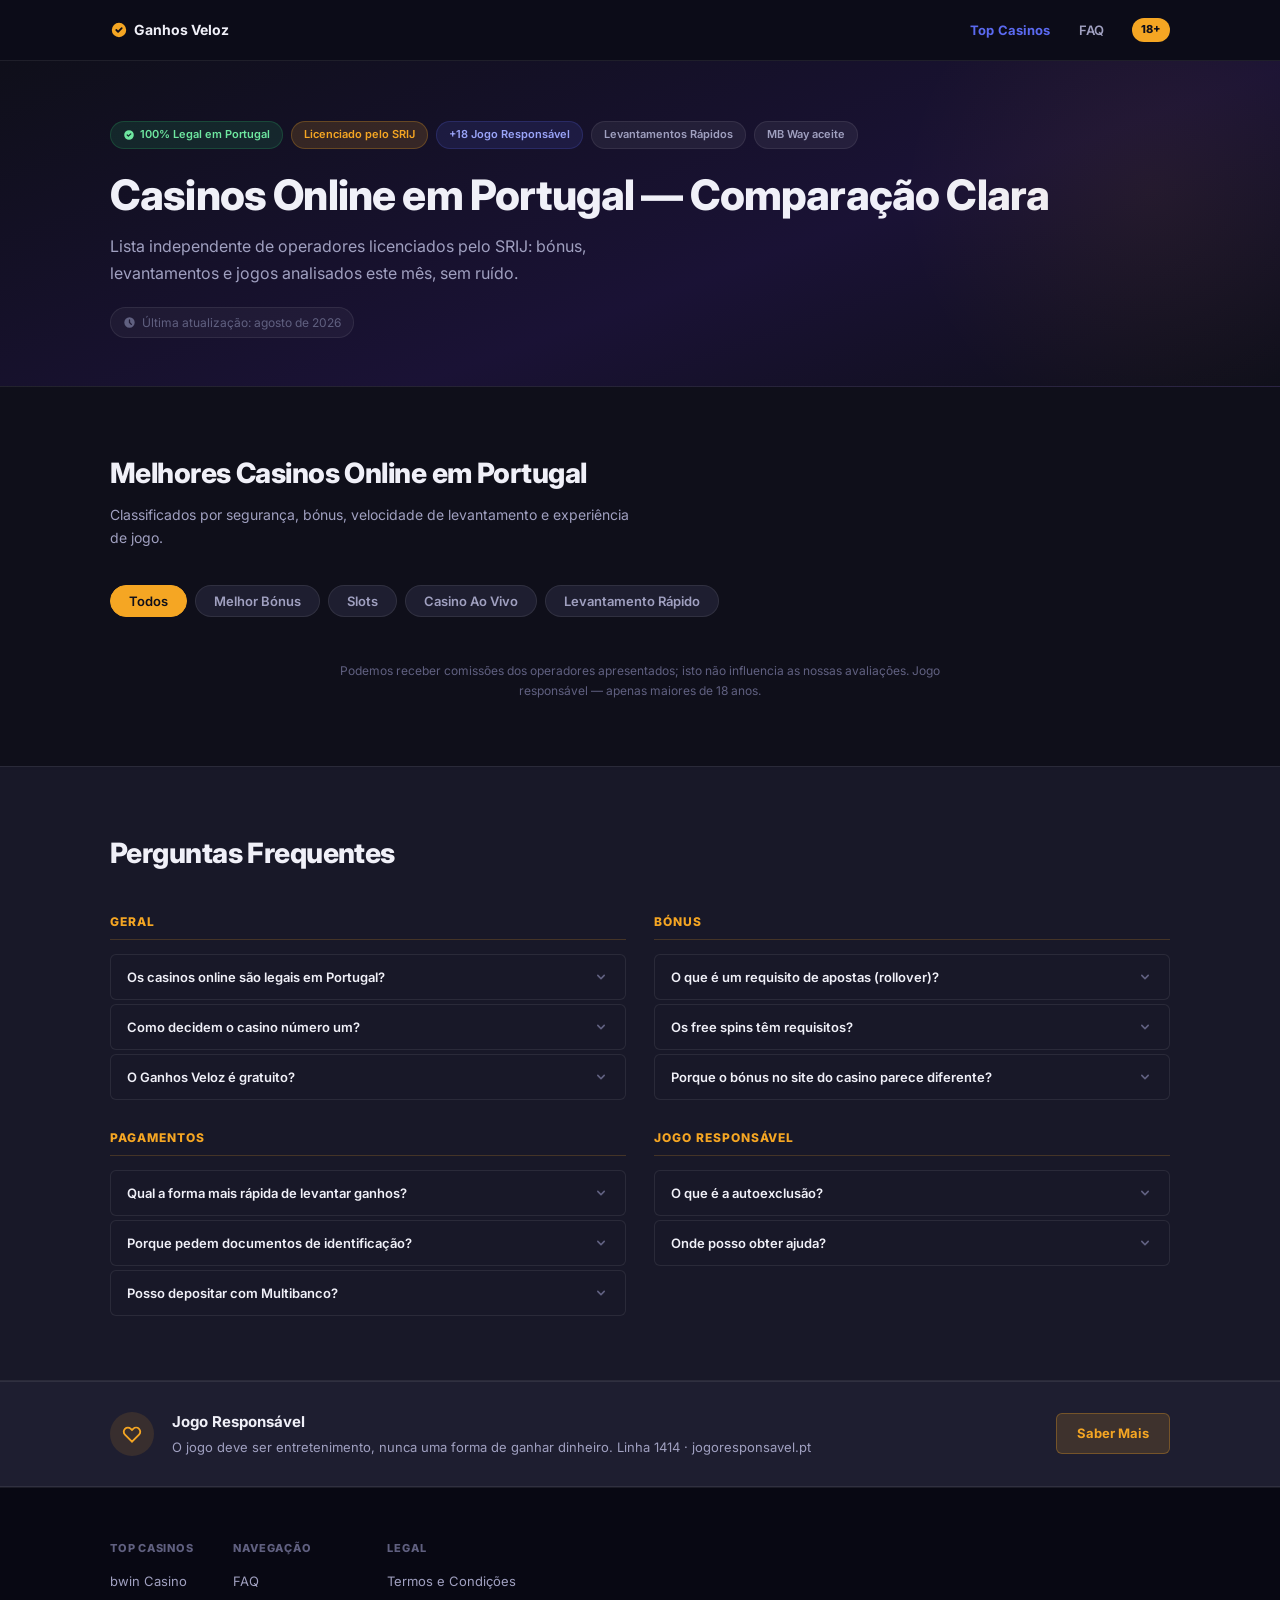
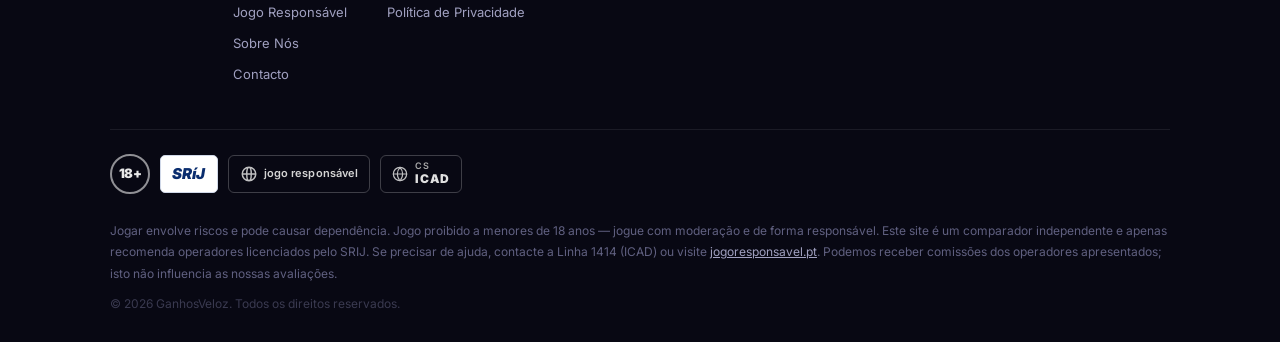
==== commit e346e9e5: "update" ====
--- a/index.html
+++ b/index.html
@@ -5,6 +5,7 @@
   <meta name="viewport" content="width=device-width, initial-scale=1.0" />
   <title>Ganhos Veloz — Melhores Casinos Online em Portugal</title>
   <meta name="description" content="Comparador independente de casinos online licenciados pelo SRIJ. Bónus, levantamentos e jogos analisados este mês." />
+  <link rel="icon" type="image/svg+xml" href="favicon.svg" />
   <link rel="stylesheet" href="styles.css" />
   <link rel="preconnect" href="https://fonts.googleapis.com" />
   <link rel="preconnect" href="https://fonts.gstatic.com" crossorigin />
@@ -16,7 +17,7 @@
   <header class="header" id="header">
     <div class="container">
       <div class="header-inner">
-        <a href="index.html" class="logo logo-check">
+        <a href="/" class="logo logo-check">
           <svg viewBox="0 0 20 20" fill="currentColor"><path fill-rule="evenodd" d="M10 18a8 8 0 100-16 8 8 0 000 16zm3.707-9.293a1 1 0 00-1.414-1.414L9 10.586 7.707 9.293a1 1 0 00-1.414 1.414l2 2a1 1 0 001.414 0l4-4z" clip-rule="evenodd"/></svg>
           Ganhos Veloz
         </a>
@@ -72,7 +73,7 @@
 
       <div class="casino-list" id="casino-list">
 
-        <!-- bwin -->
+        <!-- bwin – temporarily hidden
         <article class="casino-card" data-tags="bonus slots live fast">
           <div class="casino-rank rank-1">1</div>
           <div class="casino-logo-wrap">
@@ -106,13 +107,14 @@
             <div class="rating-votes">(3.541 votos)</div>
           </div>
           <div class="casino-cta-col">
-            <a href="#" class="btn-bonus" onclick="return false;">
+            <a href="https://www.bwin.pt" target="_blank" rel="noopener noreferrer" class="btn-bonus">
               BÓNUS
               <svg viewBox="0 0 20 20" fill="currentColor"><path fill-rule="evenodd" d="M7.293 14.707a1 1 0 010-1.414L10.586 10 7.293 6.707a1 1 0 011.414-1.414l4 4a1 1 0 010 1.414l-4 4a1 1 0 01-1.414 0z" clip-rule="evenodd"/></svg>
             </a>
             <div class="withdrawal-note">Rollover: 30× · &lt;2h</div>
           </div>
         </article>
+        -->
 
       </div><!-- /.casino-list -->
       <p class="disclaimer-inline">Podemos receber comissões dos operadores apresentados; isto não influencia as nossas avaliações. Jogo responsável — apenas maiores de 18 anos.</p>
@@ -235,16 +237,16 @@
       </div>
       <div class="footer-bottom">
         <div class="footer-cert-logos">
-          <span class="footer-badge footer-badge-18">18+</span>
-          <span class="footer-badge footer-badge-srij">SRíJ</span>
-          <span class="footer-badge footer-badge-jogo">
+          <a href="https://www.srij.turismodeportugal.pt/pt/jogo-responsavel/onde-jogar/sitios-com-selo-de-qualidade" target="_blank" rel="noopener noreferrer" class="footer-badge footer-badge-18" title="Proibido a menores de 18 anos">18+</a>
+          <a href="https://www.srij.turismodeportugal.pt/pt/jogo-responsavel/o-que-e-o-jogo-responsavel" target="_blank" rel="noopener noreferrer" class="footer-badge footer-badge-srij" title="SRíJ — Serviço de Regulação e Inspeção de Jogos">SRíJ</a>
+          <a href="https://jogoresponsavel.pt" target="_blank" rel="noopener noreferrer" class="footer-badge footer-badge-jogo" title="Jogo Responsável">
             <svg width="18" height="18" viewBox="0 0 24 24" fill="none" stroke="currentColor" stroke-width="2" stroke-linecap="round" stroke-linejoin="round"><path d="M21 12a9 9 0 0 1-9 9m9-9a9 9 0 0 0-9-9m9 9H3m9 9a9 9 0 0 1-9-9m9 9c1.66 0 3-4.03 3-9s-1.34-9-3-9m0 18c-1.66 0-3-4.03-3-9s1.34-9 3-9m-9 9a9 9 0 0 1 9-9"/></svg>
             jogo responsável
-          </span>
-          <span class="footer-badge footer-badge-icad">
+          </a>
+          <a href="https://www.sicad.pt" target="_blank" rel="noopener noreferrer" class="footer-badge footer-badge-icad" title="ICAD — Instituto para os Comportamentos Aditivos e as Dependências">
             <svg width="16" height="16" viewBox="0 0 24 24" fill="none" stroke="currentColor" stroke-width="1.8" stroke-linecap="round" stroke-linejoin="round"><circle cx="12" cy="12" r="10"/><path d="M2 12h20M12 2a15.3 15.3 0 0 1 4 10 15.3 15.3 0 0 1-4 10 15.3 15.3 0 0 1-4-10 15.3 15.3 0 0 1 4-10z"/></svg>
             <span class="icad-wrap"><span>CS</span><strong>ICAD</strong></span>
-          </span>
+          </a>
         </div>
         <p class="footer-legal">
           Jogar envolve riscos e pode causar dependência. Jogo proibido a menores de 18 anos — jogue com moderação e de forma responsável.
--- a/styles.css
+++ b/styles.css
@@ -722,6 +722,13 @@
   letter-spacing: .05em;
   text-transform: uppercase;
 }
+a.footer-badge {
+  text-decoration: none;
+  cursor: pointer;
+  transition: opacity .18s, border-color .18s;
+}
+a.footer-badge:hover { opacity: .75; border-color: rgba(255,255,255,.45); }
+a.footer-badge-srij:hover { opacity: .85; }
 
 .footer-cert-logos {
   display: flex;
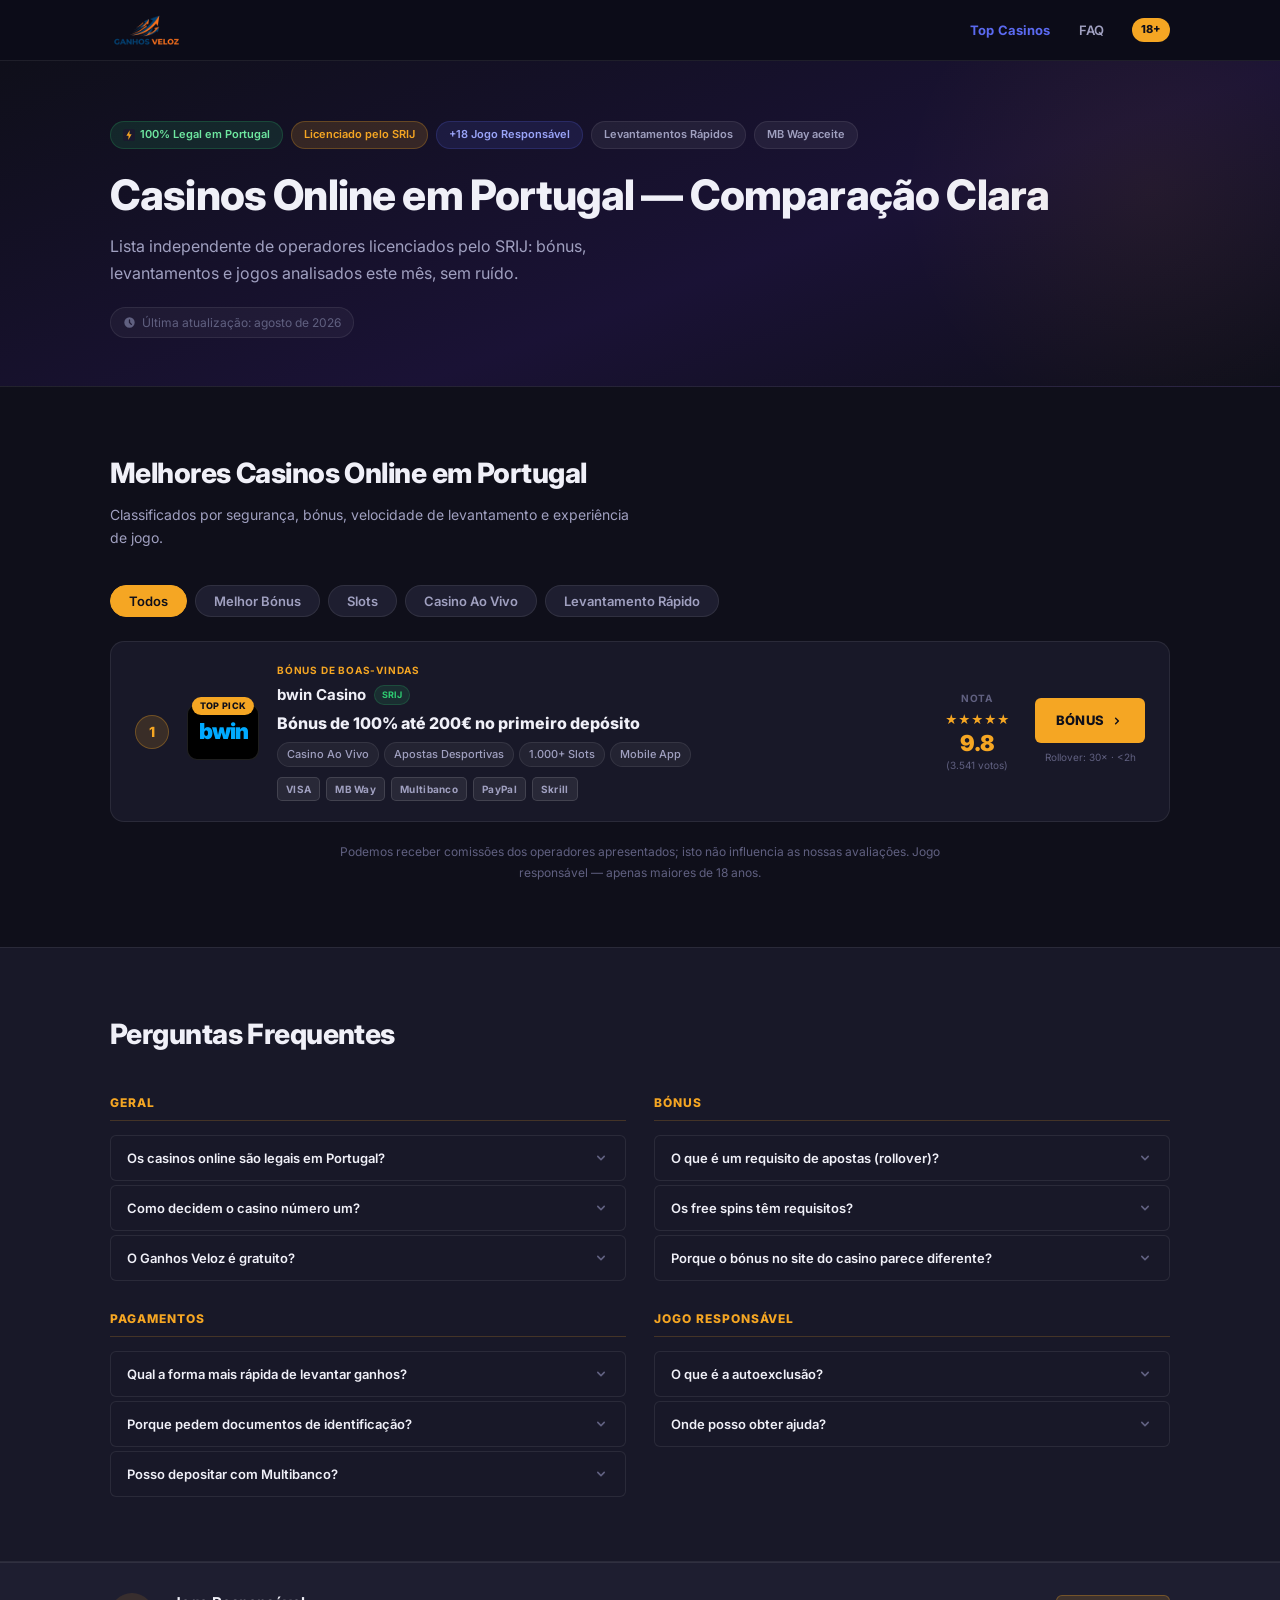
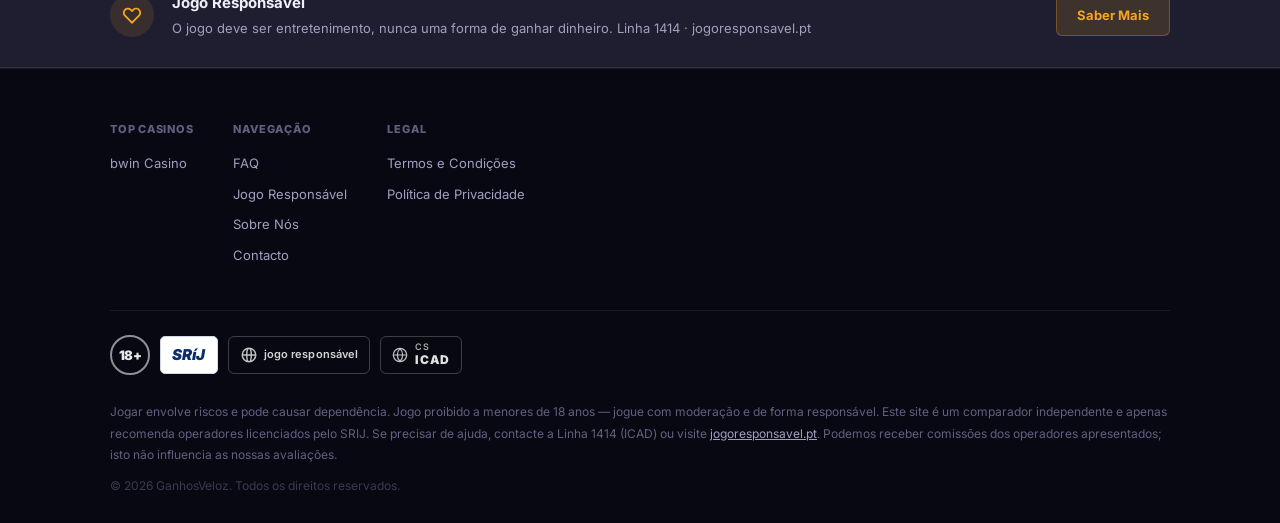
==== commit 416cacc6: "update brand and logo" ====
--- a/index.html
+++ b/index.html
@@ -18,8 +18,7 @@
     <div class="container">
       <div class="header-inner">
         <a href="/" class="logo logo-check">
-          <svg viewBox="0 0 20 20" fill="currentColor"><path fill-rule="evenodd" d="M10 18a8 8 0 100-16 8 8 0 000 16zm3.707-9.293a1 1 0 00-1.414-1.414L9 10.586 7.707 9.293a1 1 0 00-1.414 1.414l2 2a1 1 0 001.414 0l4-4z" clip-rule="evenodd"/></svg>
-          Ganhos Veloz
+          <img src="logo.png" alt="Ganhos Veloz" class="logo-img">
         </a>
         <nav class="nav" id="nav">
           <a href="#top-casinos">Top Casinos</a>
@@ -38,7 +37,7 @@
     <div class="container">
       <div class="hero-badges">
         <span class="badge badge-green">
-          <svg viewBox="0 0 20 20" fill="currentColor"><path fill-rule="evenodd" d="M10 18a8 8 0 100-16 8 8 0 000 16zm3.707-9.293a1 1 0 00-1.414-1.414L9 10.586 7.707 9.293a1 1 0 00-1.414 1.414l2 2a1 1 0 001.414 0l4-4z" clip-rule="evenodd"/></svg>
+          <svg viewBox="0 0 32 32" width="22" height="22"><rect width="32" height="32" rx="7" fill="#1a1a2e"/><polygon points="18,3 9,18 15,18 14,29 23,14 17,14" fill="#f5a623"/></svg>
           100% Legal em Portugal
         </span>
         <span class="badge badge-orange">Licenciado pelo SRIJ</span>
@@ -73,7 +72,7 @@
 
       <div class="casino-list" id="casino-list">
 
-        <!-- bwin – temporarily hidden
+        <!-- bwin -->
         <article class="casino-card" data-tags="bonus slots live fast">
           <div class="casino-rank rank-1">1</div>
           <div class="casino-logo-wrap">
@@ -114,7 +113,6 @@
             <div class="withdrawal-note">Rollover: 30× · &lt;2h</div>
           </div>
         </article>
-        -->
 
       </div><!-- /.casino-list -->
       <p class="disclaimer-inline">Podemos receber comissões dos operadores apresentados; isto não influencia as nossas avaliações. Jogo responsável — apenas maiores de 18 anos.</p>
--- a/styles.css
+++ b/styles.css
@@ -89,12 +89,18 @@
 .logo-check {
   display: flex;
   align-items: center;
-  gap: 6px;
-  font-size: 14px;
-  font-weight: 700;
-  color: var(--text);
-}
-.logo-check svg { color: var(--orange); width: 18px; height: 18px; }
+  gap: 8px;
+  font-size: 15px;
+  font-weight: 800;
+  color: var(--text);
+  letter-spacing: -.01em;
+}
+.logo-check svg { width: 22px; height: 22px; flex-shrink: 0; }
+.logo-img {
+  height: 40px;
+  width: auto;
+  display: block;
+}
 
 /* Nav */
 .nav {
